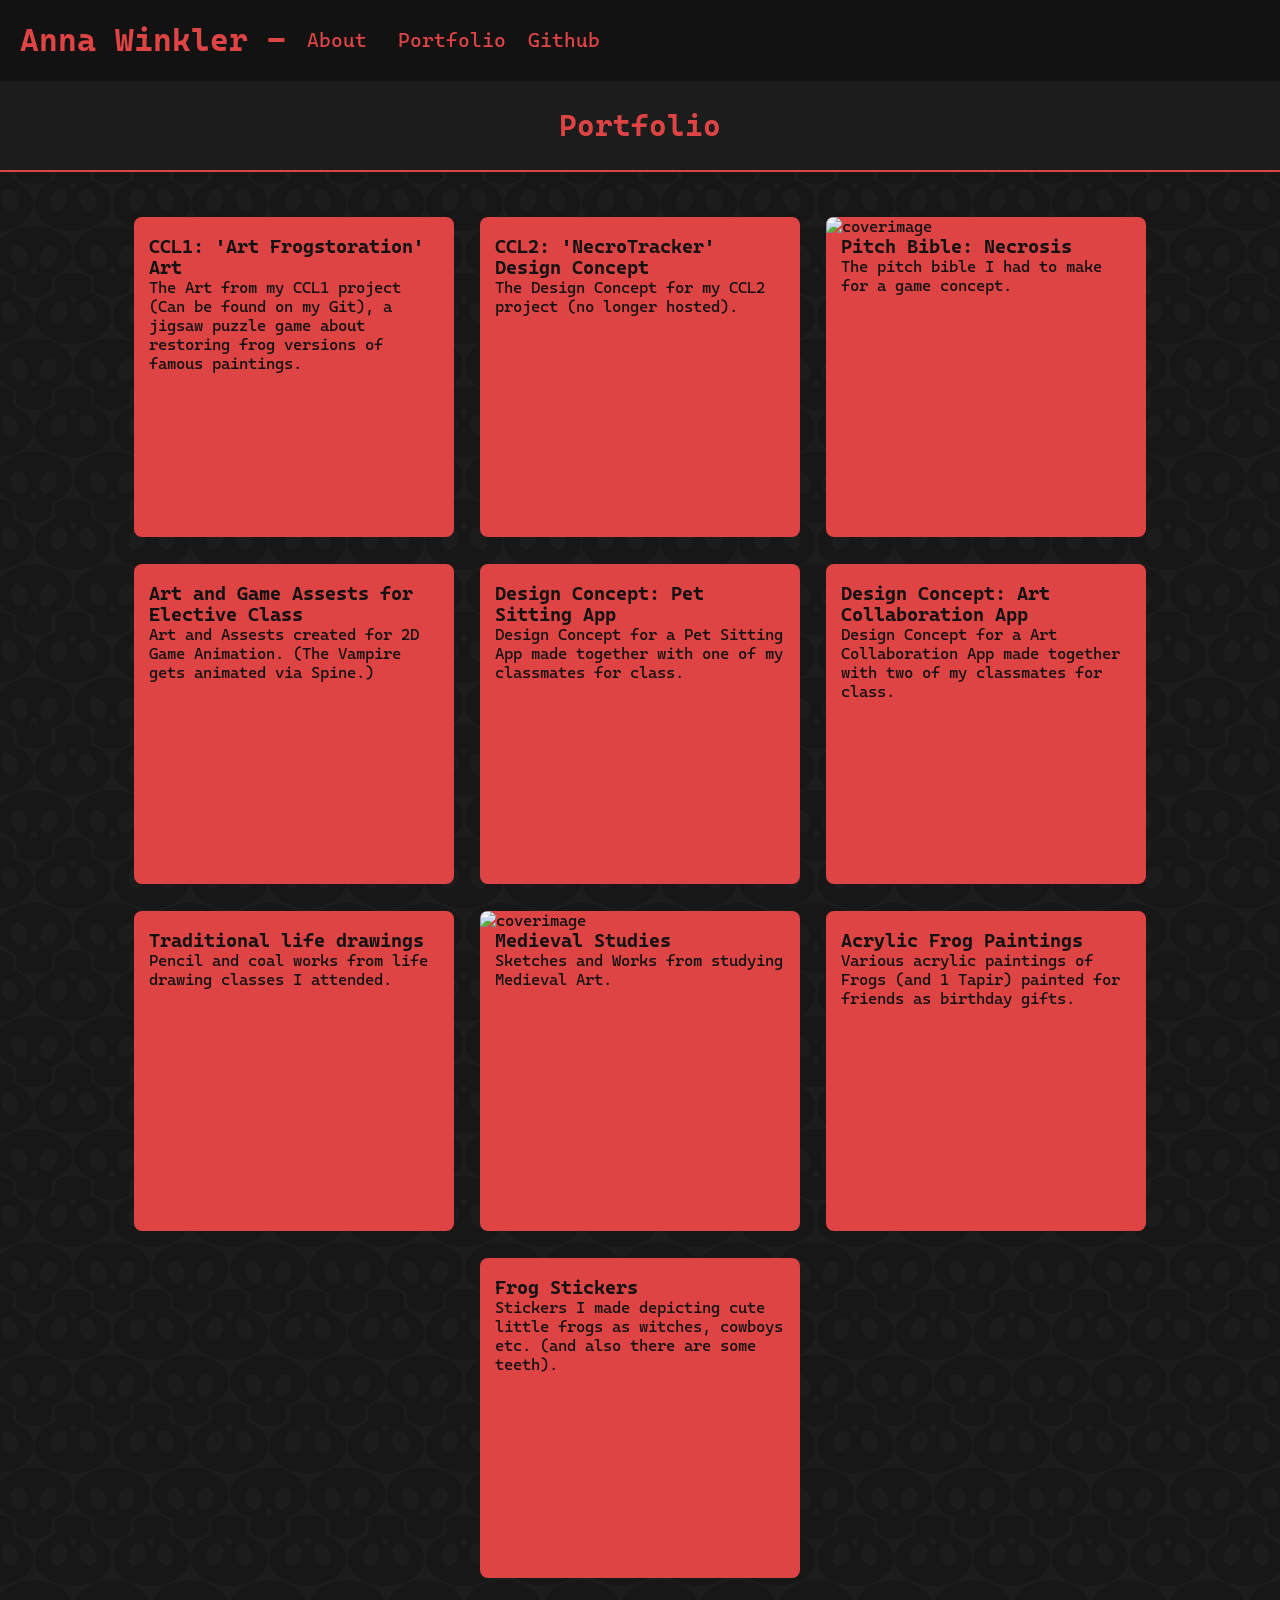
==== navigation.html @ 8d33e29d "added pages" ====
<!DOCTYPE html>
<html lang="en">
<head>
    <meta charset="UTF-8">
    <meta name="viewport" content="width=device-width, initial-scale=1.0">
    <title>ACW-Portfolio</title>
    <link rel="stylesheet" href="css/nav.css">
</head>
<body>
    <header>
        <!--name, navigation(About | Portfolio | Github) ?-->
        <h1>Anna Winkler - </h1>
        <nav>
            <a href="index.html"><button>About</button></a>
            <a href="#"><button>Portfolio</button></a>
            <a href="https://github.com/Anas-Crecca"><button>Github</button></a>
        </nav>

    </header>
    <main>
        <article>
            <h2>Portfolio</h2>
        </article>
        <nav>
        <!--picture, name -> navs to page-->
        <a href="pages/pg-ccl1.html">
            <section class="card">
                <img src="images/cover/ccl1.png" alt=""class="coverimage">
                <h3 class="description">CCL1: 'Art Frogstoration' Art</h3>
                <p class="description">The Art from my CCL1 project (Can be found on my Git), a jigsaw puzzle game about restoring frog versions of famous paintings.</p>
            </section>
        </a>
        <a href="pages/pg-ccl2.html">
            <section class="card">
                <img src="images/cover/ccl2.png" alt="" class="coverimage">
                <h3 class="description">CCL2: 'NecroTracker' Design Concept</h3>
                <p class="description">The Design Concept for my CCL2 project (no longer hosted).</p>
            </section>
        </a>
        <a href="pages/pg-pitch.html">
            <section class="card">
                <img src="images/cover/necrosis.png" alt="coverimage" class="coverimage">
                <h3 class="description">Pitch Bible: Necrosis</h3>
                <p class="description">The pitch bible I had to make for a game concept.</p>
            </section>
        </a>
        <a href="pages/pg-2dga.html">
            <section class="card">
                <img src="images/cover/2dga.png" alt="" class="coverimage"> 
                <h3 class="description">Art and Game Assests for Elective Class</h3>
                <p class="description">Art and Assests created for 2D Game Animation. (The Vampire gets animated via Spine.)</p>
            </section>
        </a>
        <a href="pages/pg-petconcept.html">
            <section class="card">
                <img src="images/cover/pet.png" alt="" class="coverimage">
                <h3 class="description">Design Concept: Pet Sitting App</h3>
                <p class="description">Design Concept for a Pet Sitting App made together with one of my classmates for class.</p>
            </section>
        </a>
        <a href="pages/pg-studioconcept.html">
            <section class="card">
                <img src="images/cover/studio.png" alt=""class="coverimage">
                <h3 class="description">Design Concept: Art Collaboration App</h3>
                <p class="description">Design Concept for a Art Collaboration App made together with two of my classmates for class.</p>
            </section>
        </a>
        <a href="pages/pg-studies.html">
            <section class="card">
                <img src="images/cover/akt.jpg" alt="" class="coverimage">
                <h3 class="description">Traditional life drawings</h3>
                <p class="description">Pencil and coal works from life drawing classes I attended.</p>
            </section>
        </a>
        <a href="pages/pg-medieval.html">
            <section class="card">
                <img src="images/cover/medieval.jpg" alt="coverimage" class="coverimage">
                <h3 class="description">Medieval Studies</h3>
                <p class="description">Sketches and Works from studying Medieval Art.</p>
            </section>
        </a>
        <a href="pages/pg-frogpaintings.html">
            <section class="card">
                <img src="images/cover/frog.jpg" alt="" class="coverimage">
                <h3 class="description">Acrylic Frog Paintings</h3>
                <p class="description">Various acrylic paintings of Frogs (and 1 Tapir) painted for friends as birthday gifts.</p>
            </section>
        </a>
        <a href="pages/pg-stickers.html">
            <section class="card">
                <img src="images/cover/stickers.png" alt="" class="coverimage">
                <h3 class="description">Frog Stickers</h3>
                <p class="description">Stickers I made depicting cute little frogs as witches, cowboys etc. (and also there are some teeth).</p>
            </section>
        </a>
        </nav>
    </main>
</body>
</html>
---- css/nav.css ----
@font-face {
    font-family: "Cascadia Code";
    src: url(../fonts/Cascadia_Code/CascadiaCode-VariableFont_wght.ttf);
}
body{
    margin: 0;
    background-image: url(bg.png);
    background-size: 100%;
    font-family: "Cascadia Code";
}
header{
    background-color: #121212;
    display: flex;
    color: #DF4444;
    padding: 0 20px;
}
nav {
    display: flex;
    flex-wrap: wrap;

}
main nav{
    
    justify-content: center;
}
button{
    background-color: #121212;
    color: #DF4444;
    font-family: "Cascadia Code";
    border: none;
    font-size: 2.2vh;
    margin: 0 1vw;
    height: 100%;
    padding: 10%;
}
button:hover{
    background-color: #1C1C1C;
}
article{
    margin: 0 0 5vh 0;
    padding: 3vh;
    background-color: #1C1C1C;
    border-bottom: solid 2px #DF4444;
}
h2{
    margin: 0;
    width: 100%;
    text-align: center;
    color: #DF4444;
    font-size: 30px;
}
.card{
    background-color: #DF4444;
    width: 25vw;
    height: 25vw;
    border-radius: 8px;
    margin: 0 1vw 3vh  1vw;
}
.coverimage{
    border-top-left-radius: 8px;
    border-top-right-radius: 8px;
    width: 100%;
}
.description{
    margin: 0 15px;
}

a:link, a:visited{
    color: #121212;
    text-decoration: none;
}
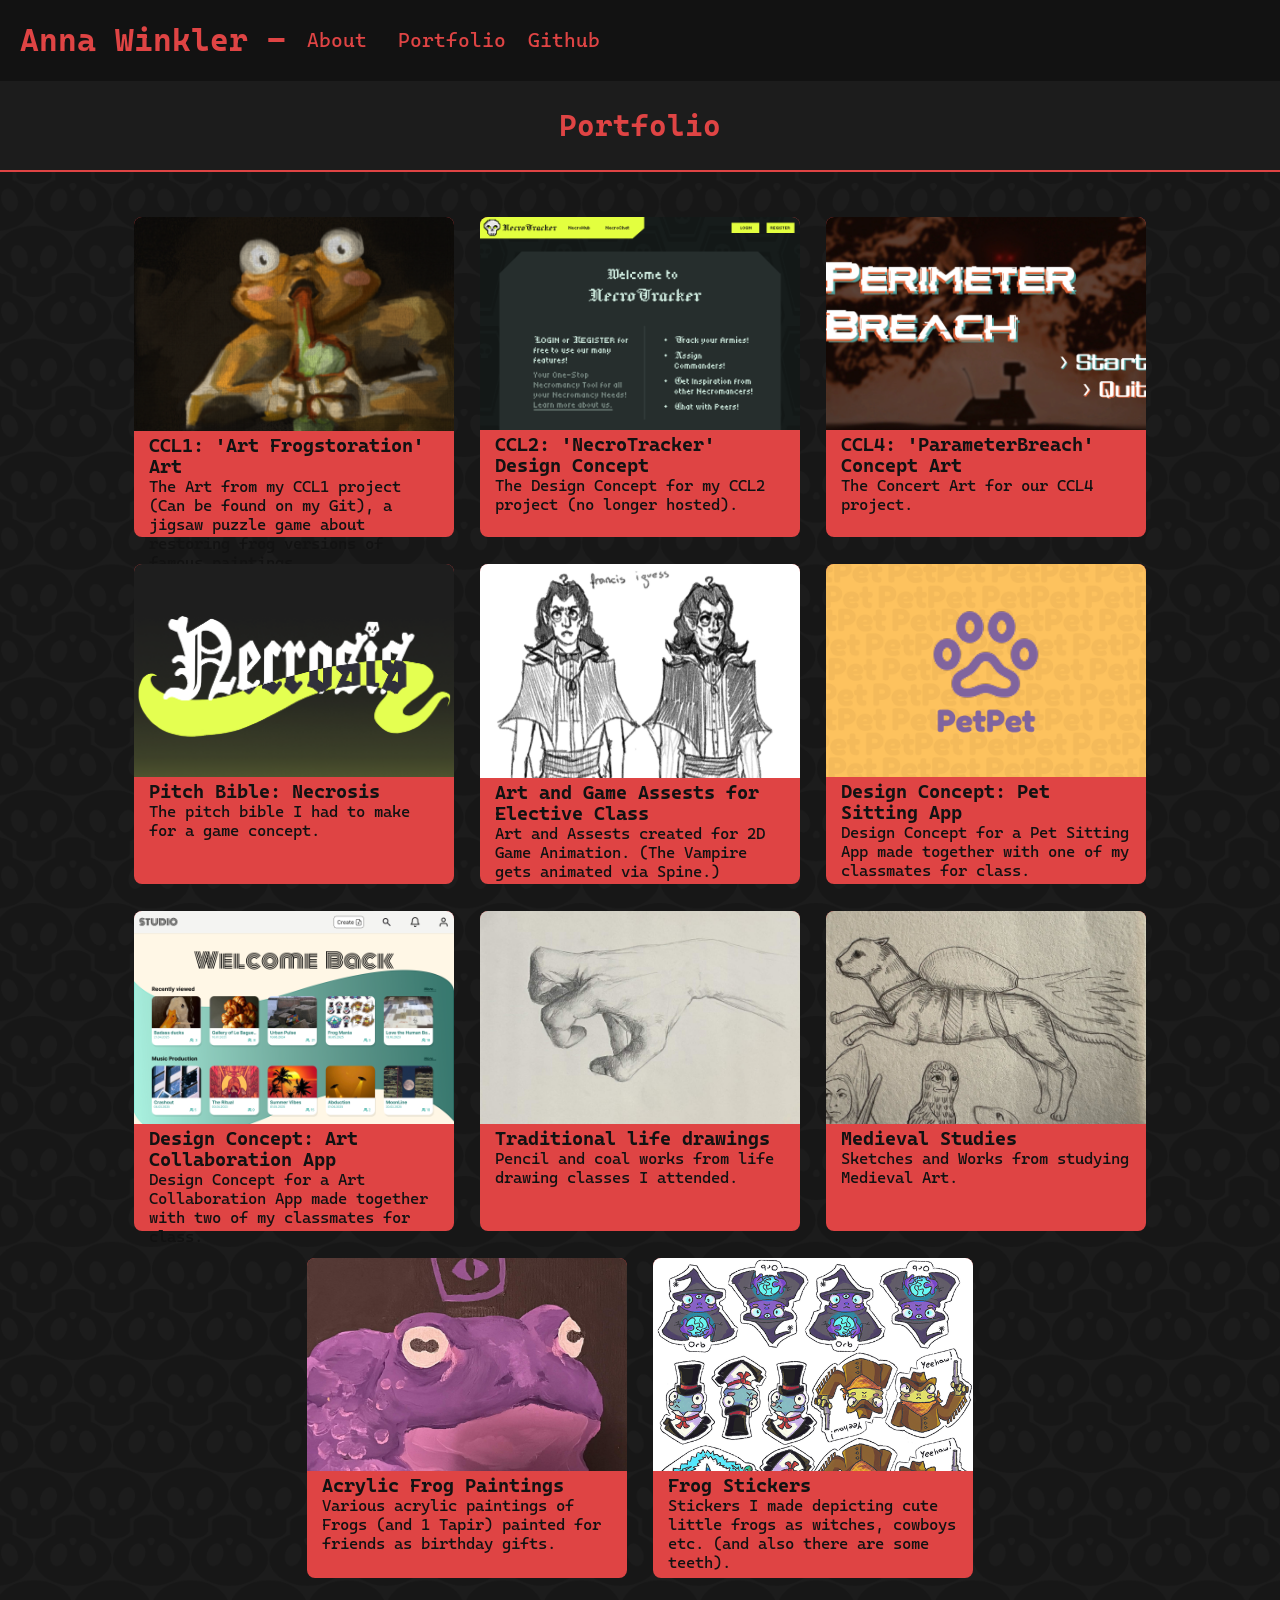
==== commit ff76aebb: "added ccl4 page" ====
--- a/navigation.html
+++ b/navigation.html
@@ -35,6 +35,13 @@
                 <img src="images/cover/ccl2.png" alt="" class="coverimage">
                 <h3 class="description">CCL2: 'NecroTracker' Design Concept</h3>
                 <p class="description">The Design Concept for my CCL2 project (no longer hosted).</p>
+            </section>
+        </a>
+        <a href="pages/pg-ccl4.html">
+            <section class="card">
+                <img src="images/cover/ccl4.png" alt="" class="coverimage">
+                <h3 class="description">CCL4: 'ParameterBreach' Concept Art</h3>
+                <p class="description">The Concert Art for our CCL4 project.</p>
             </section>
         </a>
         <a href="pages/pg-pitch.html">
